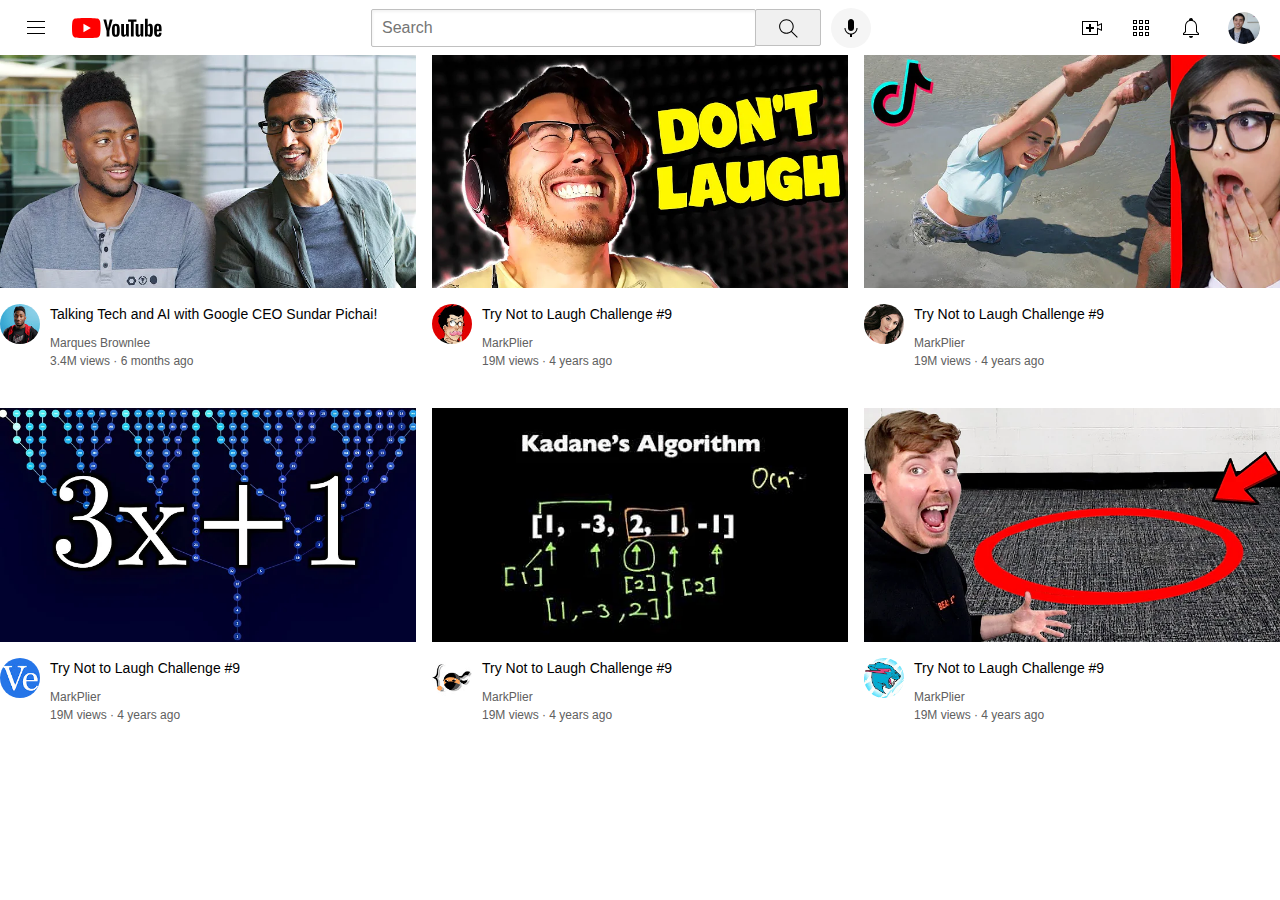
==== index.html @ f68ec77c "renamed to index.html" ====
<!DOCTYPE html>
<html lang="en">
  <head>
    <meta charset="UTF-8" />
    <meta name="viewport" content="width=device-width, initial-scale=1.0" />
    <title>Youtube.com Clone</title>
    <!-- <link rel="stylesheet" href="Youtube.css"> -->
    <link rel="stylesheet" href="styles/general.css">
    <link rel="stylesheet" href="styles/header.css">
    <link rel="stylesheet" href="styles/video.css">
      
  </head>
  <body>
<header>
  <div class="left-section">
    <img src="icons/hamburger-menu.svg" alt="hamburger-menu" class="hamburger-menu">
    <img src="icons/youtube-logo.svg" alt="youtube-logo" class="youtube-logo">
  </div>
  <div class="middle-section">
    <input type="text" placeholder="Search" class="search-bar" />
    <button class="search-button"><img class="search-icon" src="/icons/search.svg" alt=""></button>
    <button class="voice-search-button"><img class="voice-search-icon" src="icons/voice-search-icon.svg" alt=""></button>
  </div>
  <div class="right-section">
    <img class="upload-icon" src="icons/upload.svg" alt="">
    <img class="youtube-apps-icon" src="icons/youtube-apps.svg" alt="">
    <img class= "notifications-icon" src="icons/notifications.svg" alt="">
    <img class="current-user-picture" src="images/my-channel.jpeg" alt="">
  </div>
 
</header>
    
<!-- Nested Layout Practice -->

<div class="video-grid-container">
    <!-- First Preview        -->
    <div class="video-preview">
      <!-- Vertical layout 1-->
      <div class="thumbnail-row">
        <img src="/images/thumbnail-1.webp" alt="" class="thumbnail" />
      </div>
      <!-- Vertical layout 2-->
      <div class="video-info-grid" >
        <!-- Horizontal Layout 1 :using CSS Grid layout -->
        <div class="channel-picture">
          <img src="/images/channel-1.jpeg" alt="channel picture" class="profile-picture">
        </div>
         <!-- Horizontal Layout 2 -->
        <div class="video-info">
          <p class="video-title">Talking Tech and AI with Google CEO Sundar Pichai!</p>
          <p class="video-author">Marques Brownlee</p>
          <p class="video-stats">3.4M views &#183  6 months ago</p>
        </div>
        
      </div>
     
      
    </div>
<!-- Second preview -->
    <div class="video-preview">
      <!-- Vertical layout 1-->
      <div class="thumbnail-row">
        <img src="/images/thumbnail-2.webp" alt="" class="thumbnail" />
      </div>
      <!-- Vertical layout 2-->
      <div class="video-info-grid">
        <!-- Horizontal Layout 1 -->
        <div class="channel-picture">
          <img src="/images/channel-2.jpeg" alt="channel picture" class="profile-picture">
        </div>
         <!-- Horizontal Layout 2 -->
        <div class="video-info">
          <p class="video-title">Try Not to Laugh Challenge #9</p>
          <p class="video-author">MarkPlier</p>
          <p class="video-stats">19M views &#183  4 years ago</p>
        </div>
        
      </div>
     
      
    </div>

    <div class="video-preview">
      <!-- Vertical layout 1-->
      <div class="thumbnail-row">
        <img src="/images/thumbnail-3.webp" alt="" class="thumbnail" />
      </div>
      <!-- Vertical layout 2-->
      <div class="video-info-grid">
        <!-- Horizontal Layout 1 -->
        <div class="channel-picture">
          <img src="/images/channel-3.jpeg" alt="channel picture" class="profile-picture">
        </div>
         <!-- Horizontal Layout 2 -->
        <div class="video-info">
          <p class="video-title">Try Not to Laugh Challenge #9</p>
          <p class="video-author">MarkPlier</p>
          <p class="video-stats">19M views &#183  4 years ago</p>
        </div>
        
      </div>
    </div>
    <div class="video-preview">
      <!-- Vertical layout 1-->
      <div class="thumbnail-row">
        <img src="/images/thumbnail-4.webp" alt="" class="thumbnail" />
      </div>
      <!-- Vertical layout 2-->
      <div class="video-info-grid">
        <!-- Horizontal Layout 1 -->
        <div class="channel-picture">
          <img src="/images/channel-4.jpeg" alt="channel picture" class="profile-picture">
        </div>
         <!-- Horizontal Layout 2 -->
        <div class="video-info">
          <p class="video-title">Try Not to Laugh Challenge #9</p>
          <p class="video-author">MarkPlier</p>
          <p class="video-stats">19M views &#183  4 years ago</p>
        </div>
        
      </div>
     
      
    </div>

    <div class="video-preview">
      <!-- Vertical layout 1-->
      <div class="thumbnail-row">
        <img src="/images/thumbnail-5.webp" alt="" class="thumbnail" />
      </div>
      <!-- Vertical layout 2-->
      <div class="video-info-grid">
        <!-- Horizontal Layout 1 -->
        <div class="channel-picture">
          <img src="/images/channel-5.jpeg" alt="channel picture" class="profile-picture">
        </div>
         <!-- Horizontal Layout 2 -->
        <div class="video-info">
          <p class="video-title">Try Not to Laugh Challenge #9</p>
          <p class="video-author">MarkPlier</p>
          <p class="video-stats">19M views &#183  4 years ago</p>
        </div>
        
      </div>
     
      
    </div>

    <div class="video-preview">
      <!-- Vertical layout 1-->
      <div class="thumbnail-row">
        <img src="/images/thumbnail-6.webp" alt="" class="thumbnail" />
      </div>
      <!-- Vertical layout 2-->
      <div class="video-info-grid">
        <!-- Horizontal Layout 1 -->
        <div class="channel-picture">
          <img src="/images/channel-6.jpeg" alt="channel picture" class="profile-picture">
        </div>
         <!-- Horizontal Layout 2 -->
        <div class="video-info">
          <p class="video-title">Try Not to Laugh Challenge #9</p>
          <p class="video-author">MarkPlier</p>
          <p class="video-stats">19M views &#183  4 years ago</p>
        </div>
        
      </div>
     
      
    </div>
  </div>

  </body>
</html>
---- Youtube.css ----
.thumbnail {
  /* width: 300px; */
  width: 100%;
  /* display: block; */
}

/* .video-stats {
  font-size: 12px;
  color: rgb(96, 96, 96);
} */
.search-bar {
  display: block;
}

.video-preview {
  /* width: 300px; */
  /* display: inline-block;
  vertical-align: top;
  margin-right: 15px; */
}
.video-title {
  margin-top: 0;
  font-size: 14px;
  font-weight: 500;
  line-height: 20px;
  margin-bottom: 12px;
  /* width: 300p  x; */
}
.video-info-grid {
  display: grid;
  grid-template-columns: 50px 1fr;
}
.channel-picture {
  /* Previously using inline-block:::Better way is the GRID LAYOUT__this maintains vertical alignment better */
  /* display: inline-block;
  width: 50px; */
  vertical-align: top;
}
.video-info {
  /* display: inline-block;
  width: 200px; */
}

.profile-picture {
  /* /take up the entire space of its container which is 50px of the channel picturr container */
  /* width: 100%; */
  width: 40px;
  border-radius: 50px;
}
.thumbnail-row {
  margin-bottom: 12px;
}

p {
  font-family: Roboto, Arial;
  margin: 0 0;
}

.video-author,
.video-stats {
  font-size: 12px;
  color: rgb(96, 96, 96);
}
.video-author {
  margin-bottom: 4px;
}

.video-grid-container {
  display: grid;
  grid-template-columns: 1fr 1fr 1fr;
  column-gap: 16px;
  row-gap: 40px;
}
---- styles/general.css ----
p {
  font-family: Roboto, Arial;
  margin-top: 0;
  margin-bottom: 0;
}
/* body {
  margin: 0;
  background-color: rgb(250, 245, 245);
  padding-top: 80px;
  padding-left: 96px;
  padding-right: 28px;
  /* This style is shoeing how inheritance works*/
/* font-family: Roboto, Arial; */
/* } */
body {
  margin: 0;
}
---- styles/header.css ----
header {
  height: 55px;
  display: flex;
  justify-content: space-between;
}

.left-section {
  /* background-color: lightblue; */
  /* width: 150px; */
  display: flex;
  align-items: center;
}
.hamburger-menu {
  height: 24px;
  margin: 0 24px;
}
.youtube-logo {
  height: 20px;
}
.middle-section {
  /* Flex:1 tells the flex grow ppty to 1, the flex shrink ppty to 1 and the flex basis to 0, so it grows and shrink when the page is resized. */
  flex: 1;
  /* background-color: lightpink; */
  /* margin-left: 70px;
  margin-right: 35px; */
  max-width: 500px;
  /* this max-width tells the width at which it should stop resizing with the page. So when it is less than 300 it shrinks with the page, then when it reaches the max of 300 it stops resizing and stay fixed to that width. */
  display: flex;
  align-items: center;
}

.search-bar {
  flex: 1;
  height: 34px;
  padding-left: 10px;
  font-size: 16px;
  border: 1px solid rgb(192, 192, 192);
  border-radius: 2px;
  box-shadow: inset 1px 2px 3px rgba(0, 0, 0, 0.05);
  width: 0;
  /* set the width to 0, so that it will remove the default width that search bars have that makes them to stop shrinking once the reach that width. so we set it to 0, overriding that default width so it can shrink */
}
.search-bar::placeholder {
  font-family: Roboto, Arial;
  font-size: 16px;
}
.search-button {
  height: 37px;
  width: 66px;
  border: 1px solid rgb(192, 192, 192);
  background-color: rgb(240, 240, 240);
  margin-left: -1px;
  margin-right: 10px;
  border-radius: 2px;
}
.search-icon {
  height: 25px;
  margin-top: 4px;
}
.voice-search-button {
  height: 40px;
  width: 40px;
  border-radius: 20px;
  border: none;
  background-color: rgb(245, 245, 245);
}
.voice-search-icon {
  height: 24px;
  margin-top: 4px;
}
.right-section {
  /* background-color: lightblue; */
  width: 180px;
  margin-right: 20px;
  display: flex;
  align-items: center;
  justify-content: space-between;
  flex-shrink: 0;
}
.upload-icon,
.youtube-apps-icon,
.notifications-icon {
  height: 24px;
}

.current-user-picture {
  height: 32px;
  /* half of the height will make the picture rounded */
  border-radius: 16px;
}
---- styles/video.css ----
.thumbnail {
  /* width: 300px; */
  width: 100%;
  /* display: block; */
}

/* .video-stats {
  font-size: 12px;
  color: rgb(96, 96, 96);
} */

.video-title {
  margin-top: 0;
  font-size: 14px;
  font-weight: 500;
  line-height: 20px;
  margin-bottom: 12px;
  /* width: 300p  x; */
}

.video-info-grid {
  display: grid;
  grid-template-columns: 50px 1fr;
}
.channel-picture {
  /* Previously using inline-block:::Better way is the GRID LAYOUT__this maintains vertical alignment better */
  /* display: inline-block;
  width: 50px; */
  vertical-align: top;
}

.profile-picture {
  /* /take up the entire space of its container which is 50px of the channel picturr container */
  /* width: 100%; */
  width: 40px;
  border-radius: 50px;
}
.thumbnail-row {
  margin-bottom: 12px;
}

.video-author,
.video-stats {
  font-size: 12px;
  color: rgb(96, 96, 96);
}
.video-author {
  margin-bottom: 4px;
}

.video-grid-container {
  display: grid;
  grid-template-columns: 1fr 1fr 1fr;
  column-gap: 16px;
  row-gap: 40px;
}
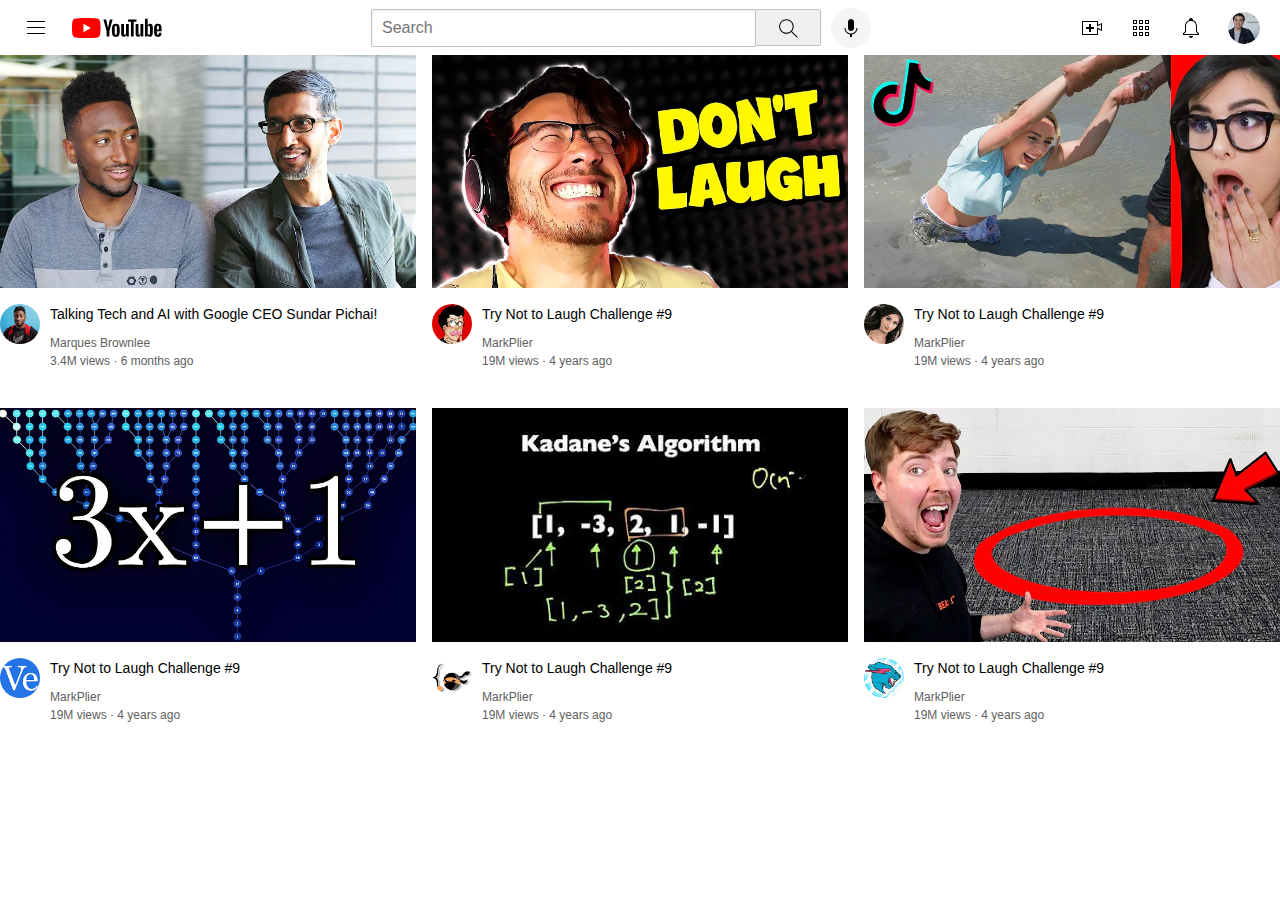
==== commit ff01242a: "made changes to the file paths for images" ====
--- a/index.html
+++ b/index.html
@@ -37,13 +37,13 @@
     <div class="video-preview">
       <!-- Vertical layout 1-->
       <div class="thumbnail-row">
-        <img src="/images/thumbnail-1.webp" alt="" class="thumbnail" />
+        <img src="images/thumbnail-1.webp" alt="" class="thumbnail" />
       </div>
       <!-- Vertical layout 2-->
       <div class="video-info-grid" >
         <!-- Horizontal Layout 1 :using CSS Grid layout -->
         <div class="channel-picture">
-          <img src="/images/channel-1.jpeg" alt="channel picture" class="profile-picture">
+          <img src="images/channel-1.jpeg" alt="channel picture" class="profile-picture">
         </div>
          <!-- Horizontal Layout 2 -->
         <div class="video-info">
@@ -60,13 +60,13 @@
     <div class="video-preview">
       <!-- Vertical layout 1-->
       <div class="thumbnail-row">
-        <img src="/images/thumbnail-2.webp" alt="" class="thumbnail" />
+        <img src="images/thumbnail-2.webp" alt="" class="thumbnail" />
       </div>
       <!-- Vertical layout 2-->
       <div class="video-info-grid">
         <!-- Horizontal Layout 1 -->
         <div class="channel-picture">
-          <img src="/images/channel-2.jpeg" alt="channel picture" class="profile-picture">
+          <img src="images/channel-2.jpeg" alt="channel picture" class="profile-picture">
         </div>
          <!-- Horizontal Layout 2 -->
         <div class="video-info">
@@ -83,13 +83,13 @@
     <div class="video-preview">
       <!-- Vertical layout 1-->
       <div class="thumbnail-row">
-        <img src="/images/thumbnail-3.webp" alt="" class="thumbnail" />
+        <img src="images/thumbnail-3.webp" alt="" class="thumbnail" />
       </div>
       <!-- Vertical layout 2-->
       <div class="video-info-grid">
         <!-- Horizontal Layout 1 -->
         <div class="channel-picture">
-          <img src="/images/channel-3.jpeg" alt="channel picture" class="profile-picture">
+          <img src="images/channel-3.jpeg" alt="channel picture" class="profile-picture">
         </div>
          <!-- Horizontal Layout 2 -->
         <div class="video-info">
@@ -103,13 +103,13 @@
     <div class="video-preview">
       <!-- Vertical layout 1-->
       <div class="thumbnail-row">
-        <img src="/images/thumbnail-4.webp" alt="" class="thumbnail" />
+        <img src="images/thumbnail-4.webp" alt="" class="thumbnail" />
       </div>
       <!-- Vertical layout 2-->
       <div class="video-info-grid">
         <!-- Horizontal Layout 1 -->
         <div class="channel-picture">
-          <img src="/images/channel-4.jpeg" alt="channel picture" class="profile-picture">
+          <img src="images/channel-4.jpeg" alt="channel picture" class="profile-picture">
         </div>
          <!-- Horizontal Layout 2 -->
         <div class="video-info">
@@ -126,13 +126,13 @@
     <div class="video-preview">
       <!-- Vertical layout 1-->
       <div class="thumbnail-row">
-        <img src="/images/thumbnail-5.webp" alt="" class="thumbnail" />
+        <img src="images/thumbnail-5.webp" alt="" class="thumbnail" />
       </div>
       <!-- Vertical layout 2-->
       <div class="video-info-grid">
         <!-- Horizontal Layout 1 -->
         <div class="channel-picture">
-          <img src="/images/channel-5.jpeg" alt="channel picture" class="profile-picture">
+          <img src="images/channel-5.jpeg" alt="channel picture" class="profile-picture">
         </div>
          <!-- Horizontal Layout 2 -->
         <div class="video-info">
@@ -149,13 +149,13 @@
     <div class="video-preview">
       <!-- Vertical layout 1-->
       <div class="thumbnail-row">
-        <img src="/images/thumbnail-6.webp" alt="" class="thumbnail" />
+        <img src="images/thumbnail-6.webp" alt="" class="thumbnail" />
       </div>
       <!-- Vertical layout 2-->
       <div class="video-info-grid">
         <!-- Horizontal Layout 1 -->
         <div class="channel-picture">
-          <img src="/images/channel-6.jpeg" alt="channel picture" class="profile-picture">
+          <img src="images/channel-6.jpeg" alt="channel picture" class="profile-picture">
         </div>
          <!-- Horizontal Layout 2 -->
         <div class="video-info">
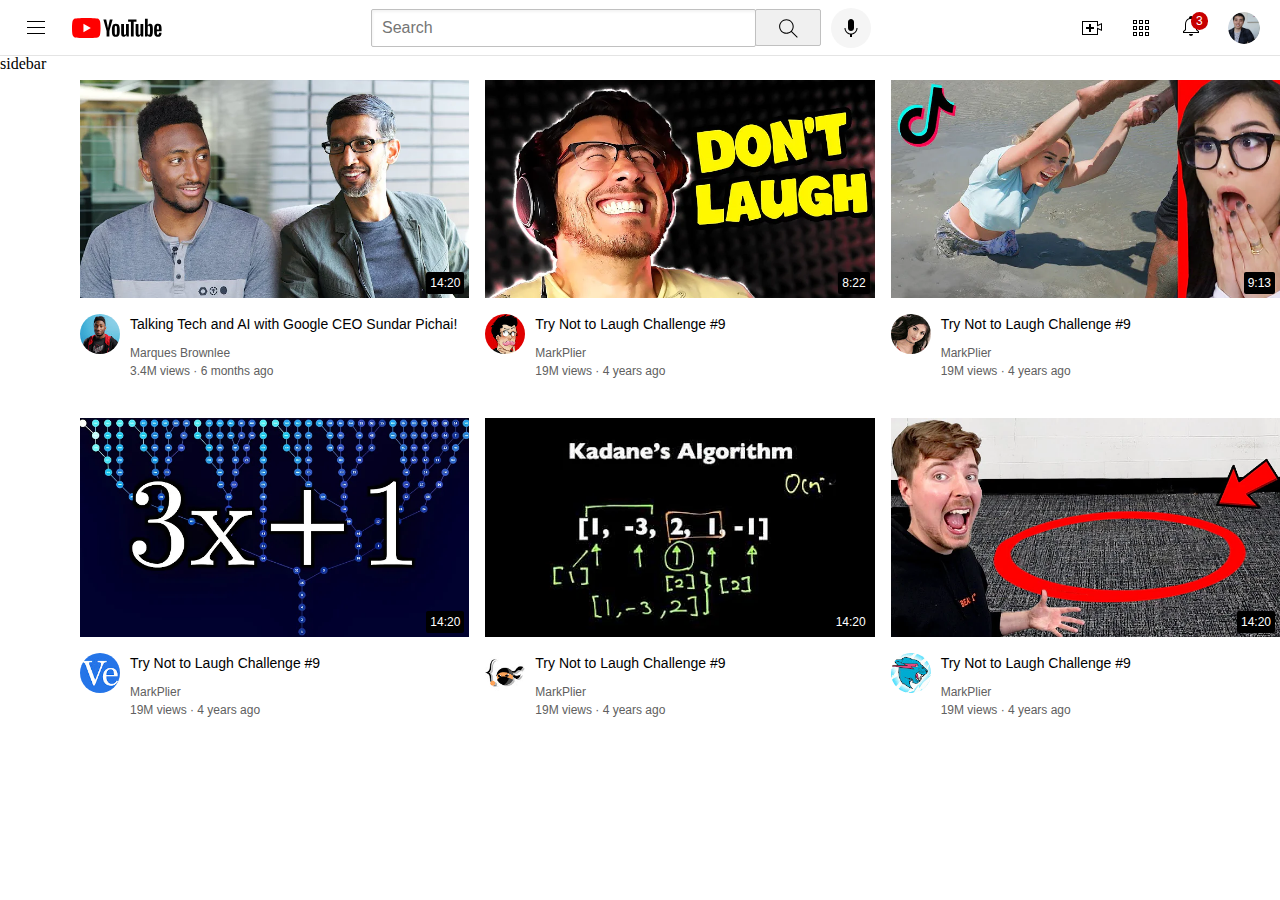
==== commit 852358ee: "positioned the video-time on the video-previews using CSS position" ====
--- a/index.html
+++ b/index.html
@@ -8,6 +8,7 @@
     <link rel="stylesheet" href="styles/general.css">
     <link rel="stylesheet" href="styles/header.css">
     <link rel="stylesheet" href="styles/video.css">
+    <link rel="stylesheet" href="styles/sidebar.css">
       
   </head>
   <body>
@@ -24,11 +25,19 @@
   <div class="right-section">
     <img class="upload-icon" src="icons/upload.svg" alt="">
     <img class="youtube-apps-icon" src="icons/youtube-apps.svg" alt="">
-    <img class= "notifications-icon" src="icons/notifications.svg" alt="">
+    <div class="notifications-icon-container">
+      <img class= "notifications-icon" src="icons/notifications.svg" alt="">
+      <div class="notifications-count">3</div>
+    </div>
+    
     <img class="current-user-picture" src="images/my-channel.jpeg" alt="">
   </div>
  
 </header>
+
+<aside>
+sidebar
+</aside>
     
 <!-- Nested Layout Practice -->
 
@@ -37,7 +46,7 @@
     <div class="video-preview">
       <!-- Vertical layout 1-->
       <div class="thumbnail-row">
-        <img src="images/thumbnail-1.webp" alt="" class="thumbnail" />
+        <img src="images/thumbnail-1.webp" alt="" class="thumbnail" /><div class="video-time">14:20</div>
       </div>
       <!-- Vertical layout 2-->
       <div class="video-info-grid" >
@@ -60,7 +69,7 @@
     <div class="video-preview">
       <!-- Vertical layout 1-->
       <div class="thumbnail-row">
-        <img src="images/thumbnail-2.webp" alt="" class="thumbnail" />
+        <img src="images/thumbnail-2.webp" alt="" class="thumbnail" /><div class="video-time">8:22</div>
       </div>
       <!-- Vertical layout 2-->
       <div class="video-info-grid">
@@ -83,7 +92,7 @@
     <div class="video-preview">
       <!-- Vertical layout 1-->
       <div class="thumbnail-row">
-        <img src="images/thumbnail-3.webp" alt="" class="thumbnail" />
+        <img src="images/thumbnail-3.webp" alt="" class="thumbnail" /><div class="video-time">9:13</div>
       </div>
       <!-- Vertical layout 2-->
       <div class="video-info-grid">
@@ -103,7 +112,7 @@
     <div class="video-preview">
       <!-- Vertical layout 1-->
       <div class="thumbnail-row">
-        <img src="images/thumbnail-4.webp" alt="" class="thumbnail" />
+        <img src="images/thumbnail-4.webp" alt="" class="thumbnail" /><div class="video-time">14:20</div>
       </div>
       <!-- Vertical layout 2-->
       <div class="video-info-grid">
@@ -126,7 +135,7 @@
     <div class="video-preview">
       <!-- Vertical layout 1-->
       <div class="thumbnail-row">
-        <img src="images/thumbnail-5.webp" alt="" class="thumbnail" />
+        <img src="images/thumbnail-5.webp" alt="" class="thumbnail" /><div class="video-time">14:20</div>
       </div>
       <!-- Vertical layout 2-->
       <div class="video-info-grid">
@@ -149,7 +158,7 @@
     <div class="video-preview">
       <!-- Vertical layout 1-->
       <div class="thumbnail-row">
-        <img src="images/thumbnail-6.webp" alt="" class="thumbnail" />
+        <img src="images/thumbnail-6.webp" alt="" class="thumbnail" /><div class="video-time">14:20</div> 
       </div>
       <!-- Vertical layout 2-->
       <div class="video-info-grid">
--- a/styles/general.css
+++ b/styles/general.css
@@ -14,4 +14,6 @@
 /* } */
 body {
   margin: 0;
+  padding-top: 80px;
+  padding-left: 80px;
 }
--- a/styles/header.css
+++ b/styles/header.css
@@ -2,6 +2,15 @@
   height: 55px;
   display: flex;
   justify-content: space-between;
+  position: fixed;
+  top: 0;
+  left: 0;
+  right: 0;
+  background-color: white;
+  border-bottom-width: 1px;
+  border-bottom-style: solid;
+  border-bottom-color: rgb(228, 228, 228);
+  z-index: 100;
 }
 
 .left-section {
@@ -83,6 +92,22 @@
   height: 24px;
 }
 
+.notifications-icon-container {
+  position: relative;
+}
+.notifications-count {
+  position: absolute;
+  top: -2px;
+  /* negative numbers set iot beyond the relative element */
+  right: -5px;
+  background-color: rgb(200, 0, 0);
+  color: white;
+  font-family: Roboto, Arial;
+  font-size: 12px;
+  padding: 2px 5px;
+  border-radius: 10px;
+}
+
 .current-user-picture {
   height: 32px;
   /* half of the height will make the picture rounded */
--- a/styles/video.css
+++ b/styles/video.css
@@ -37,6 +37,7 @@
 }
 .thumbnail-row {
   margin-bottom: 12px;
+  position: relative;
 }
 
 .video-author,
@@ -54,3 +55,16 @@
   column-gap: 16px;
   row-gap: 40px;
 }
+
+.video-time {
+  background-color: black;
+  color: white;
+  position: absolute;
+  bottom: 8px;
+  right: 5px;
+  font-family: Roboto, Arial;
+  font-size: 12px;
+  font-weight: 500px;
+  padding: 4px 4px;
+  border-radius: 2px;
+}
--- a/styles/sidebar.css
+++ b/styles/sidebar.css
@@ -0,0 +1,8 @@
+aside {
+  position: fixed;
+  left: 0;
+  bottom: 0;
+  top: 55px;
+  background-color: white;
+  width: 72px;
+}
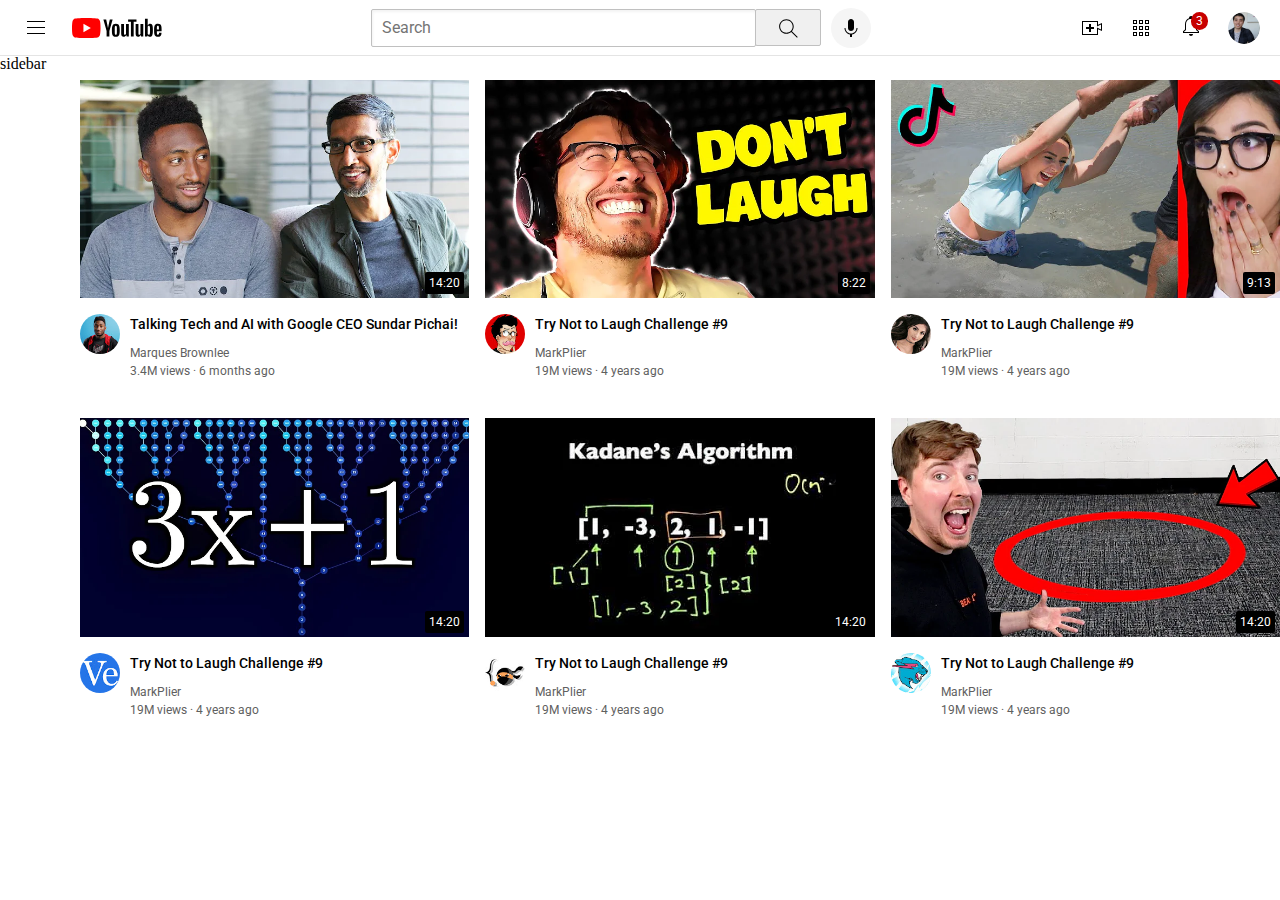
==== commit f5894215: "added Google fonts" ====
--- a/index.html
+++ b/index.html
@@ -4,6 +4,10 @@
     <meta charset="UTF-8" />
     <meta name="viewport" content="width=device-width, initial-scale=1.0" />
     <title>Youtube.com Clone</title>
+    <link rel="preconnect" href="https://fonts.googleapis.com">
+  <link rel="preconnect" href="https://fonts.gstatic.com" crossorigin>
+  <link href="https://fonts.googleapis.com/css2?family=Roboto:wght@400;500&display=swap" rel="stylesheet">  
+  
     <!-- <link rel="stylesheet" href="Youtube.css"> -->
     <link rel="stylesheet" href="styles/general.css">
     <link rel="stylesheet" href="styles/header.css">
@@ -36,7 +40,7 @@
 </header>
 
 <aside>
-sidebar
+sidebar 
 </aside>
     
 <!-- Nested Layout Practice -->
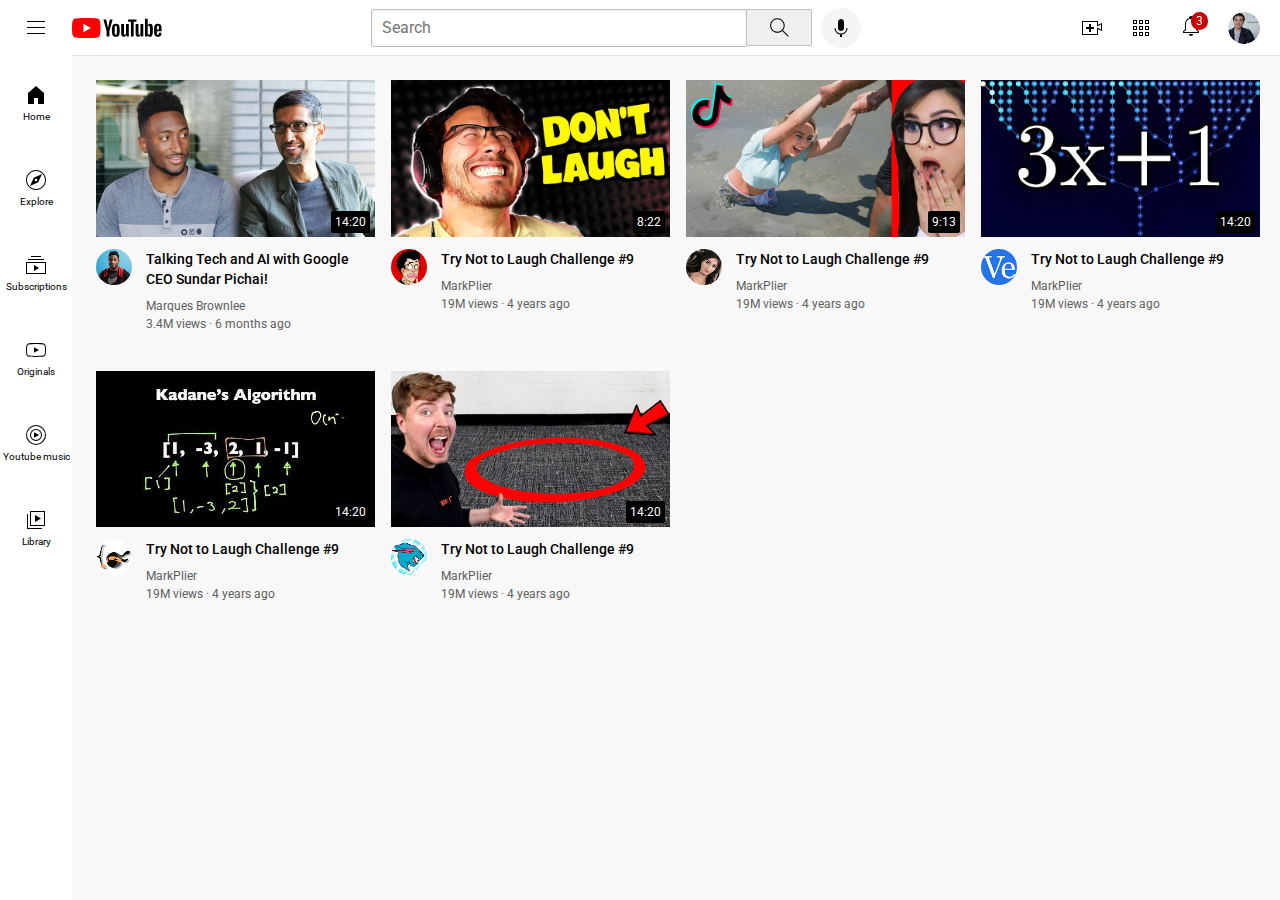
==== commit dfaacd4a: "add changes to the sidebar" ====
--- a/index.html
+++ b/index.html
@@ -23,11 +23,22 @@
   </div>
   <div class="middle-section">
     <input type="text" placeholder="Search" class="search-bar" />
-    <button class="search-button"><img class="search-icon" src="/icons/search.svg" alt=""></button>
-    <button class="voice-search-button"><img class="voice-search-icon" src="icons/voice-search-icon.svg" alt=""></button>
+    <button class="search-button">
+      <img class="search-icon" src="/icons/search.svg" alt="">
+      <div class="tooltip">Search</div>
+    </button>
+    <button class="voice-search-button">
+      <img class="voice-search-icon" src="icons/voice-search-icon.svg" alt="">
+      <div class="tooltip">Search with your voice
+      </div>
+    </button>
   </div>
   <div class="right-section">
-    <img class="upload-icon" src="icons/upload.svg" alt="">
+    <div class="upload-icon-container">
+      <img class="upload-icon" src="icons/upload.svg" alt="">
+      <div class="tooltip">Create</div>
+    </div>
+    
     <img class="youtube-apps-icon" src="icons/youtube-apps.svg" alt="">
     <div class="notifications-icon-container">
       <img class= "notifications-icon" src="icons/notifications.svg" alt="">
@@ -36,16 +47,27 @@
     
     <img class="current-user-picture" src="images/my-channel.jpeg" alt="">
   </div>
- 
+
 </header>
 
 <aside>
-sidebar 
+<div class="sidebar-link"><img src="icons/home.svg" alt="">
+  <div>Home</div>
+</div>
+<div class="sidebar-link"><img src="icons/explore.svg" alt="">
+  <div>Explore</div>
+</div>
+<div class="sidebar-link"><img src="icons/subscriptions.svg" alt="">
+  <div>Subscriptions</div>
+</div>
+<div class="sidebar-link"><img src="icons/originals.svg" alt=""><div>Originals</div></div>
+<div class="sidebar-link"><img src="icons/youtube-music.svg" alt=""><div>Youtube music</div></div>
+<div class="sidebar-link"><img src="icons/library.svg" alt=""><div>Library</div></div>
 </aside>
     
 <!-- Nested Layout Practice -->
-
-<div class="video-grid-container">
+<main>
+<section class="video-grid-container">
     <!-- First Preview        -->
     <div class="video-preview">
       <!-- Vertical layout 1-->
@@ -181,7 +203,8 @@
      
       
     </div>
-  </div>
+  </section>
+</main>
 
   </body>
 </html> 
--- a/styles/general.css
+++ b/styles/general.css
@@ -15,5 +15,7 @@
 body {
   margin: 0;
   padding-top: 80px;
-  padding-left: 80px;
+  padding-left: 96px;
+  padding-right: 20px;
+  background-color: rgb(248, 248, 248);
 }
--- a/styles/header.css
+++ b/styles/header.css
@@ -53,7 +53,8 @@
   font-family: Roboto, Arial;
   font-size: 16px;
 }
-.search-button {
+.search-button,
+.voice-search-button {
   height: 37px;
   width: 66px;
   border: 1px solid rgb(192, 192, 192);
@@ -61,10 +62,43 @@
   margin-left: -1px;
   margin-right: 10px;
   border-radius: 2px;
+  position: relative;
+  display: flex;
+  justify-content: center;
+  align-items: center;
 }
+.search-button,
+.voice-search-button,
+.upload-icon-container {
+  position: relative;
+  display: flex;
+  justify-content: center;
+  align-items: center;
+}
+.search-button .tooltip,
+.voice-search-button .tooltip,
+.upload-icon-container .tooltip {
+  position: absolute;
+  background-color: gray;
+  color: white;
+  padding: 4px 8px;
+  border-radius: 2px;
+  font-size: 12px;
+  bottom: -30px;
+  opacity: 0;
+  transition: opacity 0.15s;
+  pointer-events: none;
+  white-space: nowrap;
+}
+
+.search-button:hover .tooltip,
+.voice-search-button:hover .tooltip,
+.upload-icon-container:hover .tooltip {
+  opacity: 1;
+}
+
 .search-icon {
   height: 25px;
-  margin-top: 4px;
 }
 .voice-search-button {
   height: 40px;
@@ -75,7 +109,6 @@
 }
 .voice-search-icon {
   height: 24px;
-  margin-top: 4px;
 }
 .right-section {
   /* background-color: lightblue; */
--- a/styles/video.css
+++ b/styles/video.css
@@ -14,7 +14,7 @@
   font-size: 14px;
   font-weight: 500;
   line-height: 20px;
-  margin-bottom: 12px;
+  margin-bottom: 10px;
   /* width: 300p  x; */
 }
 
@@ -32,11 +32,11 @@
 .profile-picture {
   /* /take up the entire space of its container which is 50px of the channel picturr container */
   /* width: 100%; */
-  width: 40px;
+  width: 36px;
   border-radius: 50px;
 }
 .thumbnail-row {
-  margin-bottom: 12px;
+  margin-bottom: 8px;
   position: relative;
 }
 
@@ -56,6 +56,29 @@
   row-gap: 40px;
 }
 
+@media (max-width: 500px) {
+  .video-grid-container {
+    grid-template-columns: 1fr;
+  }
+}
+
+@media (max-width: 750px) {
+  .video-grid-container {
+    grid-template-columns: 1fr 1fr;
+  }
+}
+
+@media (min-width: 751px) and (max-width: 999px) {
+  .video-grid-container {
+    grid-template-columns: 1fr 1fr 1fr;
+  }
+}
+
+@media (min-width: 1000px) {
+  .video-grid-container {
+    grid-template-columns: 1fr 1fr 1fr 1fr;
+  }
+}
 .video-time {
   background-color: black;
   color: white;
--- a/styles/sidebar.css
+++ b/styles/sidebar.css
@@ -5,4 +5,28 @@
   top: 55px;
   background-color: white;
   width: 72px;
+  z-index: 200;
+  padding-top: 5px;
 }
+
+.sidebar-link {
+  height: 85px;
+  display: flex;
+  justify-content: center;
+  align-items: center;
+  flex-direction: column;
+}
+
+.sidebar-link:hover {
+  background-color: rgb(235, 235, 235);
+  cursor: pointer;
+}
+
+.sidebar-link img {
+  height: 24px;
+  margin-bottom: 4px;
+}
+.sidebar-link div {
+  font-size: 10px;
+  font-family: Roboto, Arial;
+}
